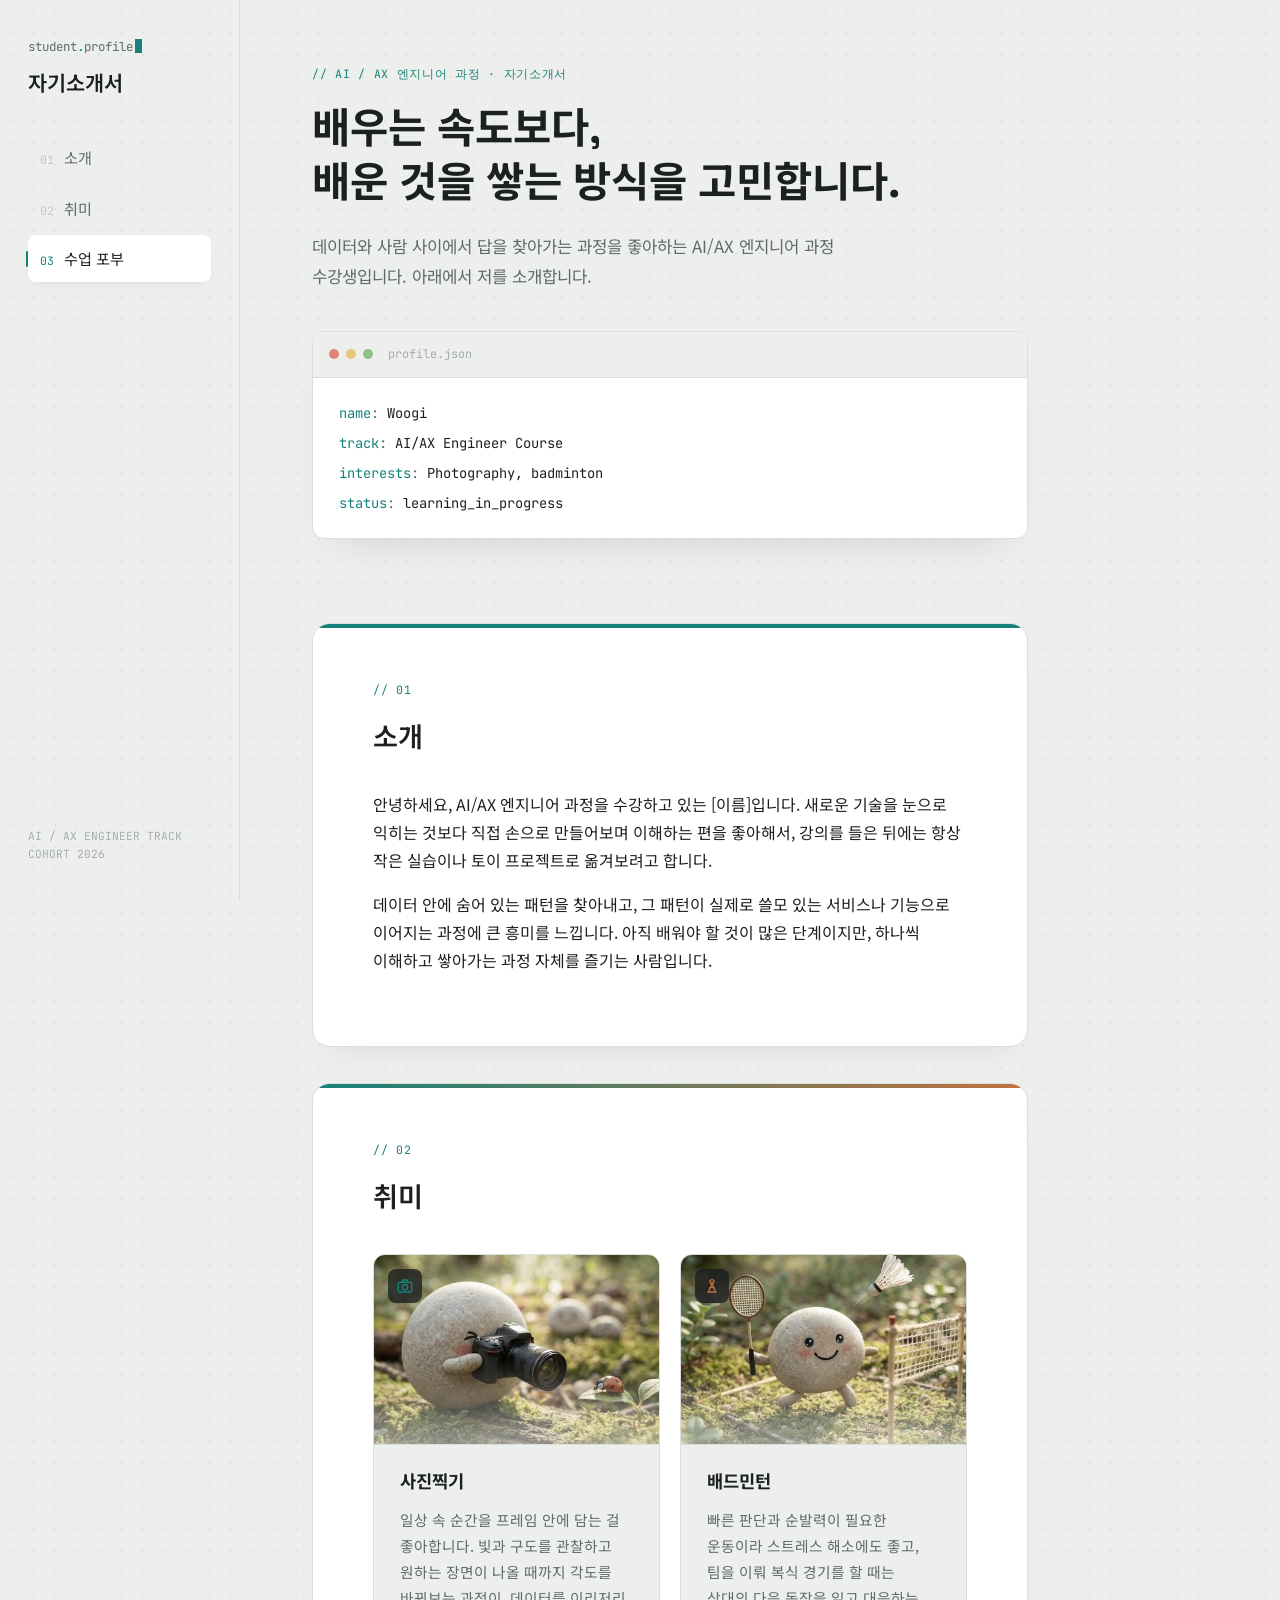
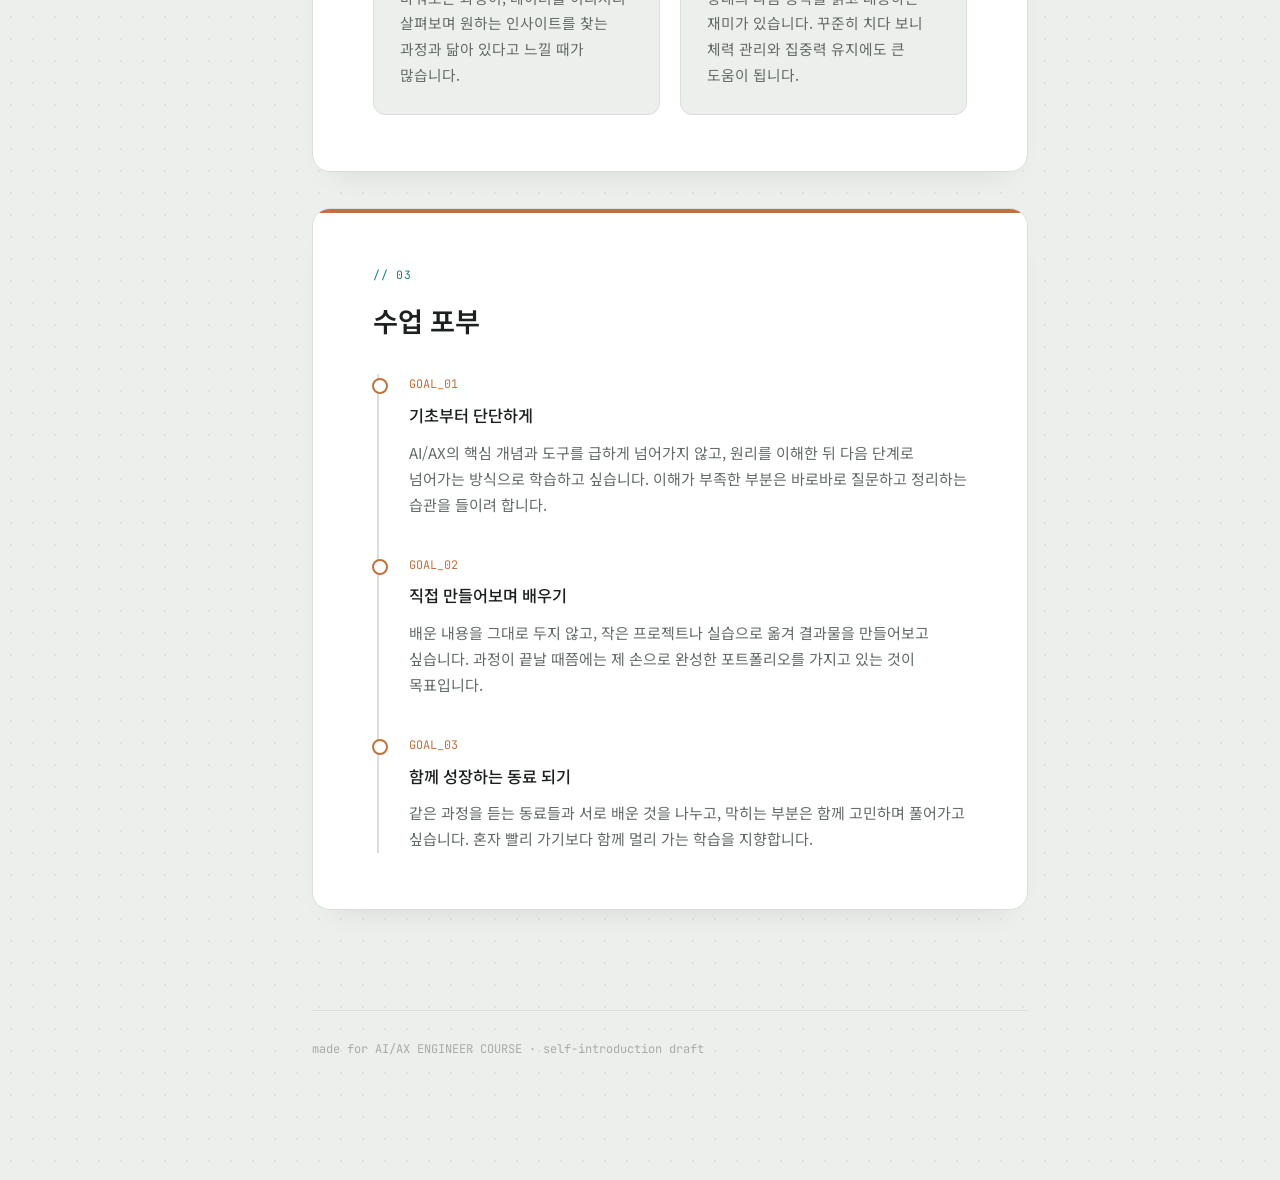
==== index.html @ 1a16e0ff "Add files via upload" ====
<!DOCTYPE html>
<html lang="ko">
<head>
<meta charset="UTF-8">
<meta name="viewport" content="width=device-width, initial-scale=1.0">
<title>자기소개서 · AI/AX 엔지니어 과정</title>
<link rel="preconnect" href="https://fonts.googleapis.com">
<link rel="preconnect" href="https://fonts.gstatic.com" crossorigin>
<link href="https://fonts.googleapis.com/css2?family=Space+Grotesk:wght@400;500;600;700&family=JetBrains+Mono:wght@400;500&family=Noto+Sans+KR:wght@300;400;500;600;700&display=swap" rel="stylesheet">
<style>
  :root{
    --bg: #EDEFEC;
    --surface: #FFFFFF;
    --surface-2: #A7ADA9;
    --line: #DBDFDA;
    --text: #1C211F;
    --text-muted: #626B67;
    --cyan: #16827A;
    --coral: #C1723F;
  }

  *{ box-sizing: border-box; }

  html{ scroll-behavior: smooth; }

  body{
    margin: 0;
    background:
      radial-gradient(circle, rgba(28,33,31,0.06) 1px, transparent 1px) 0 0/22px 22px,
      var(--bg);
    color: var(--text);
    font-family: 'Noto Sans KR', sans-serif;
    font-weight: 400;
    line-height: 1.75;
    word-break: keep-all;
    overflow-wrap: break-word;
  }

  h1,h2,h3, .mono{ font-family: 'Space Grotesk', 'Noto Sans KR', sans-serif; }

  .tag{
    font-family: 'JetBrains Mono', monospace;
    font-size: 0.72rem;
    letter-spacing: 0.06em;
    color: var(--cyan);
  }

  a{ color: inherit; }

  /* ---------- Layout ---------- */
  .shell{
    display: grid;
    grid-template-columns: 240px 1fr;
    min-height: 100vh;
  }

  /* ---------- Sidebar ---------- */
  .sidebar{
    position: sticky;
    top: 0;
    height: 100vh;
    border-right: 1px solid var(--line);
    padding: 36px 28px;
    display: flex;
    flex-direction: column;
    justify-content: space-between;
  }

  .sidebar-top .brand{
    font-family: 'JetBrains Mono', monospace;
    font-size: 0.78rem;
    color: var(--text-muted);
    margin-bottom: 4px;
  }

  .sidebar-top .brand span{ color: var(--cyan); }

  .sidebar-top .name{
    font-size: 1.3rem;
    font-weight: 600;
    margin: 6px 0 34px;
  }

  nav ul{
    list-style: none;
    margin: 0;
    padding: 0;
  }

  nav li{ margin-bottom: 4px; }

  nav a{
    display: flex;
    align-items: baseline;
    gap: 10px;
    text-decoration: none;
    padding: 10px 12px;
    border-radius: 8px;
    color: var(--text-muted);
    font-size: 0.95rem;
    position: relative;
    transition: color .18s ease, background .18s ease, box-shadow .18s ease;
  }

  nav a::before{
    content: "";
    position: absolute;
    left: -2px; top: 50%;
    width: 2px; height: 0;
    background: var(--cyan);
    border-radius: 2px;
    transform: translateY(-50%);
    transition: height .2s ease;
  }

  nav a .idx{
    font-family: 'JetBrains Mono', monospace;
    font-size: 0.72rem;
    color: var(--surface-2);
    opacity: 0.6;
  }

  nav a:hover, nav a.active{
    color: var(--text);
    background: var(--surface);
    box-shadow: 0 4px 12px -6px rgba(28,33,31,0.15);
  }

  nav a.active::before{ height: 16px; }

  nav a:hover .idx, nav a.active .idx{ color: var(--cyan); opacity: 1; }

  .cursor{
    display: inline-block;
    width: 7px;
    height: 14px;
    background: var(--cyan);
    margin-left: 2px;
    animation: blink 1.1s step-end infinite;
    vertical-align: -2px;
  }

  @keyframes blink{ 50%{ opacity: 0; } }

  .sidebar-bottom{
    font-family: 'JetBrains Mono', monospace;
    font-size: 0.7rem;
    color: var(--surface-2);
    line-height: 1.6;
  }

  /* ---------- Main ---------- */
  main{ padding: 64px 72px 120px; max-width: 860px; }

  header.hero{ margin-bottom: 84px; }

  header.hero .tag{ display: block; margin-bottom: 18px; }

  header.hero h1{
    font-size: 2.6rem;
    font-weight: 700;
    line-height: 1.3;
    margin: 0 0 22px;
  }

  header.hero p.lede{
    color: var(--text-muted);
    font-size: 1.05rem;
    max-width: 560px;
    margin: 0;
  }

  /* config-style profile card, styled as a terminal window */
  .profile-card{
    margin-top: 40px;
    background: var(--surface);
    border: 1px solid var(--line);
    border-radius: 12px;
    overflow: hidden;
    box-shadow: 0 20px 40px -28px rgba(28,33,31,0.22);
    font-family: 'JetBrains Mono', monospace;
    font-size: 0.86rem;
    color: var(--text-muted);
  }

  .profile-card .titlebar{
    display: flex;
    align-items: center;
    gap: 7px;
    padding: 12px 16px;
    background: var(--bg);
    border-bottom: 1px solid var(--line);
  }

  .profile-card .titlebar .dot{
    width: 10px; height: 10px;
    border-radius: 50%;
    background: var(--line);
    flex: none;
  }

  .profile-card .titlebar .dot:nth-child(1){ background: #E0857A; }
  .profile-card .titlebar .dot:nth-child(2){ background: #E8C77A; }
  .profile-card .titlebar .dot:nth-child(3){ background: #8FBF8A; }

  .profile-card .titlebar .filename{
    margin-left: 8px;
    font-size: 0.74rem;
    color: var(--surface-2);
    white-space: nowrap;
    word-break: normal;
    overflow-wrap: normal;
  }

  .profile-card .body{ padding: 20px 26px; }

  .profile-card .k{ color: var(--cyan); }
  .profile-card .v{ color: var(--text); }
  .profile-card .body div{ padding: 3px 0; }

  section{
    position: relative;
    background: var(--surface);
    border: 1px solid var(--line);
    border-radius: 18px;
    padding: 56px 60px;
    margin-bottom: 36px;
    box-shadow: 0 16px 32px -24px rgba(28,33,31,0.18);
    scroll-margin-top: 32px;
    overflow: hidden;
  }

  section::before{
    content: "";
    position: absolute;
    top: 0; left: 0; right: 0;
    height: 4px;
    background: linear-gradient(90deg, var(--accent1, var(--cyan)), var(--accent2, var(--coral)));
  }

  section#intro{ --accent1: var(--cyan); --accent2: var(--cyan); }
  section#hobby{ --accent1: var(--cyan); --accent2: var(--coral); }
  section#goal{ --accent1: var(--coral); --accent2: var(--coral); }

  section .tag{ display: block; margin-bottom: 14px; }

  section h2{
    font-size: 1.7rem;
    font-weight: 600;
    margin: 0 0 28px;
  }

  section p{
    max-width: 640px;
    color: var(--text);
  }

  section p + p{ margin-top: 16px; }

  /* 취미 cards */
  .hobby-grid{
    display: grid;
    grid-template-columns: 1fr 1fr;
    gap: 20px;
    margin-top: 32px;
  }

  .hobby-card{
    background: var(--bg);
    border: 1px solid var(--line);
    border-radius: 12px;
    padding: 0;
    position: relative;
    overflow: hidden;
    transition: transform .25s ease, box-shadow .25s ease;
  }

  .hobby-card:hover{
    transform: translateY(-4px);
    box-shadow: 0 18px 30px -20px rgba(28,33,31,0.3);
  }

  .hobby-card.photo{ --accent: var(--cyan); }
  .hobby-card.badminton{ --accent: var(--coral); }

  .hobby-media{
    position: relative;
    height: 190px;
    overflow: hidden;
    border-bottom: 1px solid var(--line);
  }

  .hobby-media img{
    width: 100%;
    height: 100%;
    object-fit: cover;
    display: block;
    filter: saturate(0.92);
    transition: transform .5s ease;
  }

  .hobby-card:hover .hobby-media img{ transform: scale(1.04); }

  .hobby-media::after{
    content: "";
    position: absolute;
    inset: 0;
    background: linear-gradient(180deg, transparent 55%, var(--bg) 100%);
    opacity: 0.55;
  }

  .hobby-card .icon-badge{
    position: absolute;
    top: 14px; left: 14px;
    width: 34px; height: 34px;
    border-radius: 8px;
    background: rgba(20,23,28,0.72);
    backdrop-filter: blur(2px);
    display: flex;
    align-items: center;
    justify-content: center;
    z-index: 2;
  }

  .hobby-card .icon-badge svg{ width: 18px; height: 18px; }

  .hobby-body{ padding: 22px 26px 26px; }

  .hobby-card h3{
    font-size: 1.1rem;
    margin: 0 0 10px;
  }

  .hobby-card p{
    font-size: 0.92rem;
    color: var(--text-muted);
    margin: 0;
  }

  /* 수업 포부 - log list */
  .log-list{
    position: relative;
    margin-top: 12px;
    margin-left: 4px;
    padding-left: 30px;
    border-left: 2px solid var(--line);
    display: flex;
    flex-direction: column;
    gap: 36px;
    max-width: 610px;
  }

  .log-item{ position: relative; }

  .log-item::before{
    content: "";
    position: absolute;
    left: -37px;
    top: 4px;
    width: 12px;
    height: 12px;
    border-radius: 50%;
    background: var(--surface);
    border: 2px solid var(--coral);
  }

  .log-item .stamp{
    display: block;
    font-family: 'JetBrains Mono', monospace;
    font-size: 0.74rem;
    color: var(--coral);
    margin-bottom: 8px;
  }

  .log-item h3{
    font-size: 1.02rem;
    margin: 0 0 8px;
    font-weight: 500;
  }

  .log-item p{
    font-size: 0.94rem;
    color: var(--text-muted);
    margin: 0;
  }

  footer{
    margin-top: 100px;
    padding-top: 28px;
    border-top: 1px solid var(--line);
    font-family: 'JetBrains Mono', monospace;
    font-size: 0.75rem;
    color: var(--surface-2);
  }

  /* fade-in on scroll */
  .fade{
    opacity: 0;
    transform: translateY(14px);
    transition: opacity .6s ease, transform .6s ease;
  }
  .fade.in{ opacity: 1; transform: translateY(0); }

  @media (max-width: 860px){
    .shell{ grid-template-columns: 1fr; }
    .sidebar{
      position: relative;
      height: auto;
      flex-direction: row;
      align-items: center;
      justify-content: space-between;
      padding: 18px 20px;
      border-right: none;
      border-bottom: 1px solid var(--line);
    }
    .sidebar-bottom{ display: none; }
    nav ul{ display: flex; gap: 4px; }
    .sidebar-top .name{ display:none; }
    main{ padding: 40px 24px 90px; }
    section{ padding: 34px 26px; border-radius: 14px; }
    .hobby-grid{ grid-template-columns: 1fr; }
    .log-list{ padding-left: 22px; }
    .log-item::before{ left: -29px; }
  }

  @media (prefers-reduced-motion: reduce){
    html{ scroll-behavior: auto; }
    .fade{ opacity: 1; transform: none; transition: none; }
    .cursor{ animation: none; }
  }
</style>
</head>
<body>

<div class="shell">

  <aside class="sidebar">
    <div class="sidebar-top">
      <div class="brand">student<span>.</span>profile<span class="cursor"></span></div>
      <div class="name">자기소개서</div>
      <nav>
        <ul>
          <li><a href="#intro" class="nav-link"><span class="idx">01</span>소개</a></li>
          <li><a href="#hobby" class="nav-link"><span class="idx">02</span>취미</a></li>
          <li><a href="#goal" class="nav-link"><span class="idx">03</span>수업 포부</a></li>
        </ul>
      </nav>
    </div>
    <div class="sidebar-bottom">
      AI / AX ENGINEER TRACK<br>
      COHORT 2026
    </div>
  </aside>

  <main>

    <header class="hero fade">
      <span class="tag">// AI / AX 엔지니어 과정 · 자기소개서</span>
      <h1>배우는 속도보다,<br>배운 것을 쌓는 방식을 고민합니다.</h1>
      <p class="lede">
        데이터와 사람 사이에서 답을 찾아가는 과정을 좋아하는 AI/AX 엔지니어 과정 수강생입니다.
        아래에서 저를 소개합니다.
      </p>

      <div class="profile-card">
        <div class="titlebar">
          <span class="dot"></span><span class="dot"></span><span class="dot"></span>
          <span class="filename">profile.json</span>
        </div>
        <div class="body">
          <div><span class="k">name</span>: <span class="v">Woogi</span></div>
          <div><span class="k">track</span>: <span class="v">AI/AX Engineer Course</span></div>
          <div><span class="k">interests</span>: <span class="v">Photography, badminton</span></div>
          <div><span class="k">status</span>: <span class="v">learning_in_progress</span></div>
        </div>
      </div>
    </header>

    <section id="intro" class="fade">
      <span class="tag">// 01</span>
      <h2>소개</h2>
      <p>
        안녕하세요, AI/AX 엔지니어 과정을 수강하고 있는 [이름]입니다.
        새로운 기술을 눈으로 익히는 것보다 직접 손으로 만들어보며 이해하는 편을 좋아해서,
        강의를 들은 뒤에는 항상 작은 실습이나 토이 프로젝트로 옮겨보려고 합니다.
      </p>
      <p>
        데이터 안에 숨어 있는 패턴을 찾아내고, 그 패턴이 실제로 쓸모 있는 서비스나 기능으로
        이어지는 과정에 큰 흥미를 느낍니다. 아직 배워야 할 것이 많은 단계이지만,
        하나씩 이해하고 쌓아가는 과정 자체를 즐기는 사람입니다.
      </p>
    </section>

    <section id="hobby" class="fade">
      <span class="tag">// 02</span>
      <h2>취미</h2>

      <div class="hobby-grid">
        <div class="hobby-card photo">
          <div class="hobby-media">
            <div class="icon-badge">
              <svg viewBox="0 0 24 24" fill="none" stroke="var(--cyan)" stroke-width="1.8">
                <rect x="3" y="7" width="18" height="13" rx="2"/>
                <path d="M8 7l1.5-3h5L16 7"/>
                <circle cx="12" cy="13.5" r="3.5"/>
              </svg>
            </div>
            <img src="images/happy2.jpg.png" alt="사진찍기 취미를 표현한 이미지">
          </div>
          <div class="hobby-body">
            <h3>사진찍기</h3>
            <p>
              일상 속 순간을 프레임 안에 담는 걸 좋아합니다. 빛과 구도를 관찰하고
              원하는 장면이 나올 때까지 각도를 바꿔보는 과정이, 데이터를 이리저리
              살펴보며 원하는 인사이트를 찾는 과정과 닮아 있다고 느낄 때가 많습니다.
            </p>
          </div>
        </div>

        <div class="hobby-card badminton">
          <div class="hobby-media">
            <div class="icon-badge">
              <svg viewBox="0 0 24 24" fill="none" stroke="var(--coral)" stroke-width="1.8">
                <circle cx="12" cy="6" r="2.6"/>
                <path d="M12 8.6l-5 11.4h10z"/>
                <path d="M9 14h6"/>
              </svg>
            </div>
            <img src="images/happy1.jpg.png" alt="배드민턴 취미를 표현한 이미지">
          </div>
          <div class="hobby-body">
            <h3>배드민턴</h3>
            <p>
              빠른 판단과 순발력이 필요한 운동이라 스트레스 해소에도 좋고,
              팀을 이뤄 복식 경기를 할 때는 상대의 다음 동작을 읽고 대응하는 재미가
              있습니다. 꾸준히 치다 보니 체력 관리와 집중력 유지에도 큰 도움이 됩니다.
            </p>
          </div>
        </div>
      </div>
    </section>

    <section id="goal" class="fade">
      <span class="tag">// 03</span>
      <h2>수업 포부</h2>

      <div class="log-list">
        <div class="log-item">
          <div class="stamp">GOAL_01</div>
          <div>
            <h3>기초부터 단단하게</h3>
            <p>
              AI/AX의 핵심 개념과 도구를 급하게 넘어가지 않고, 원리를 이해한 뒤
              다음 단계로 넘어가는 방식으로 학습하고 싶습니다. 이해가 부족한 부분은
              바로바로 질문하고 정리하는 습관을 들이려 합니다.
            </p>
          </div>
        </div>

        <div class="log-item">
          <div class="stamp">GOAL_02</div>
          <div>
            <h3>직접 만들어보며 배우기</h3>
            <p>
              배운 내용을 그대로 두지 않고, 작은 프로젝트나 실습으로 옮겨 결과물을
              만들어보고 싶습니다. 과정이 끝날 때쯤에는 제 손으로 완성한 포트폴리오를
              가지고 있는 것이 목표입니다.
            </p>
          </div>
        </div>

        <div class="log-item">
          <div class="stamp">GOAL_03</div>
          <div>
            <h3>함께 성장하는 동료 되기</h3>
            <p>
              같은 과정을 듣는 동료들과 서로 배운 것을 나누고, 막히는 부분은 함께
              고민하며 풀어가고 싶습니다. 혼자 빨리 가기보다 함께 멀리 가는 학습을
              지향합니다.
            </p>
          </div>
        </div>
      </div>
    </section>

    <footer>
      made for AI/AX ENGINEER COURSE · self-introduction draft
    </footer>

  </main>

</div>

<script>
  // 스크롤에 따른 사이드바 active 상태 + 섹션 fade-in
  const links = document.querySelectorAll('.nav-link');
  const sections = document.querySelectorAll('section[id]');

  const setActive = (id) => {
    links.forEach(l => l.classList.toggle('active', l.getAttribute('href') === '#' + id));
  };

  const io = new IntersectionObserver((entries) => {
    entries.forEach(entry => {
      if (entry.isIntersecting) {
        setActive(entry.target.id);
      }
    });
  }, { rootMargin: '-40% 0px -50% 0px', threshold: 0 });

  sections.forEach(s => io.observe(s));

  const fadeEls = document.querySelectorAll('.fade');
  const fadeIo = new IntersectionObserver((entries) => {
    entries.forEach(entry => {
      if (entry.isIntersecting) {
        entry.target.classList.add('in');
        fadeIo.unobserve(entry.target);
      }
    });
  }, { threshold: 0.15 });

  fadeEls.forEach(el => fadeIo.observe(el));

  setActive('intro');
</script>

</body>
</html>
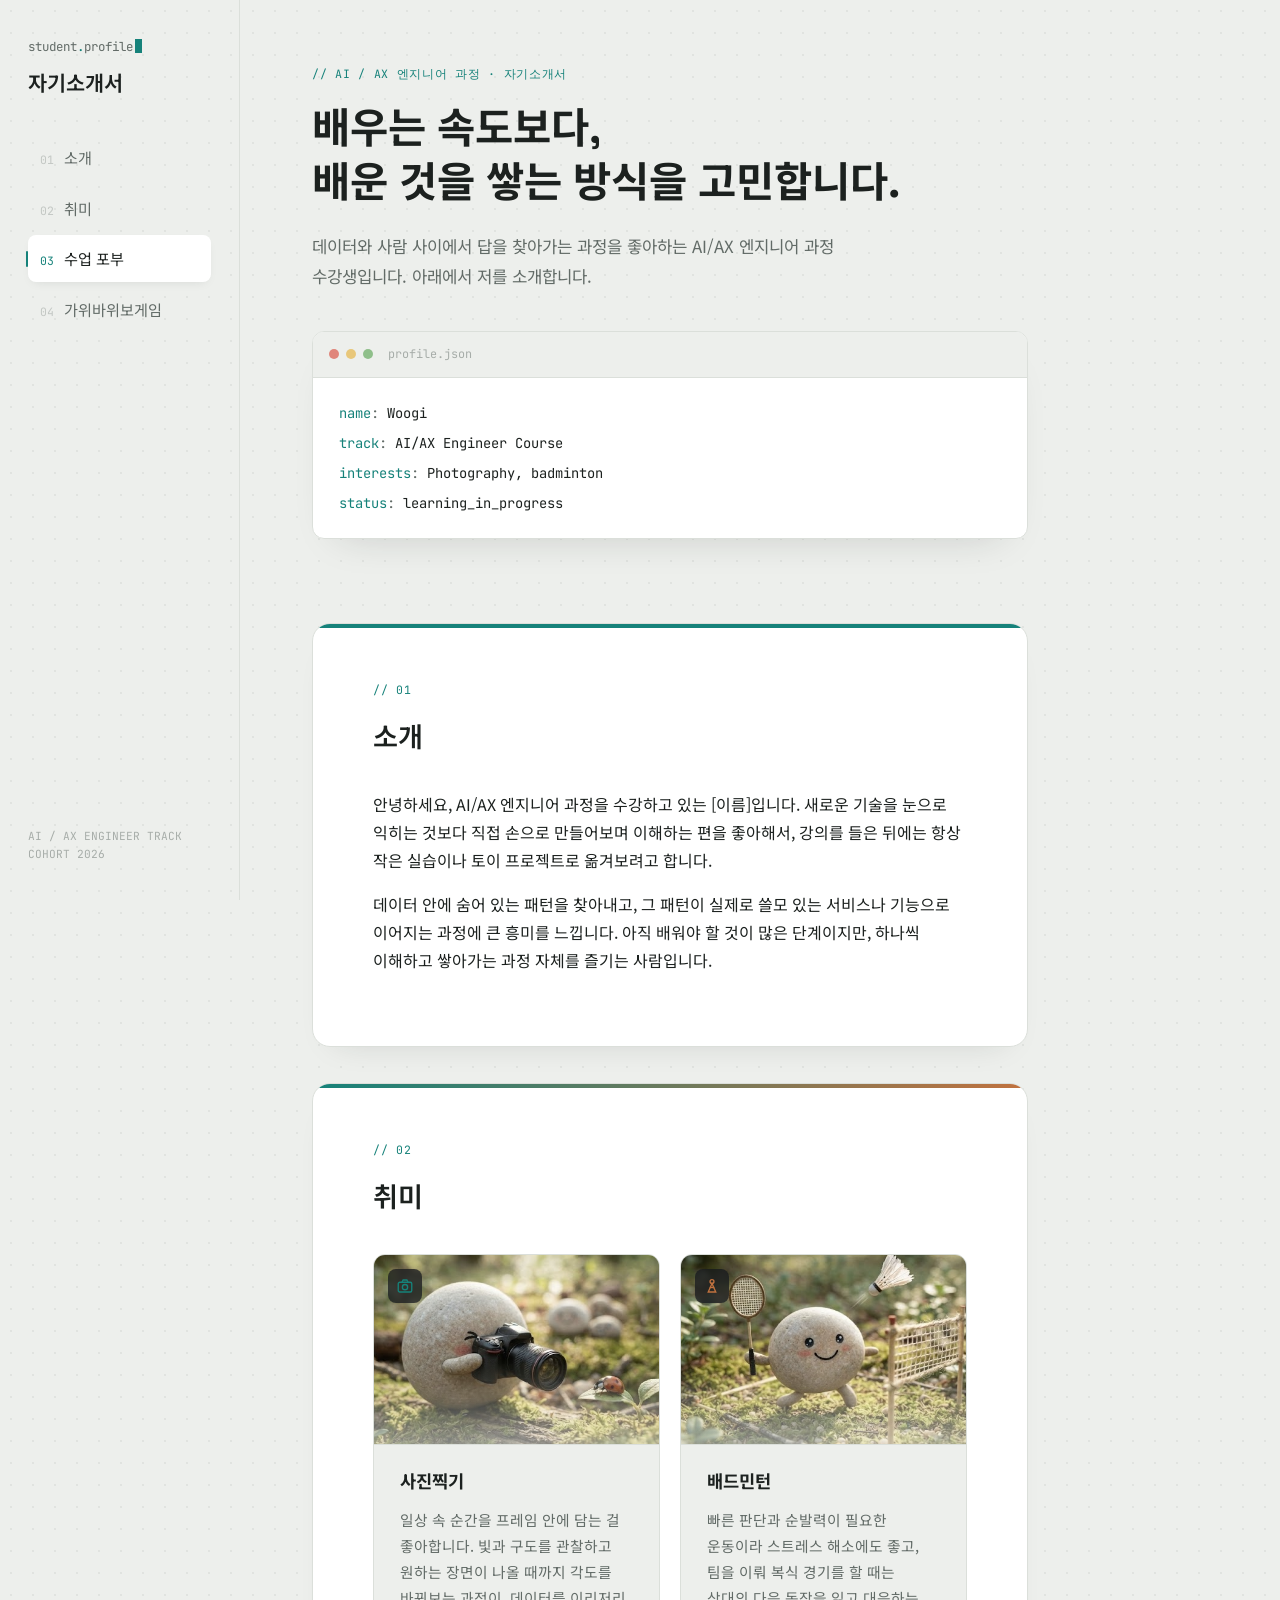
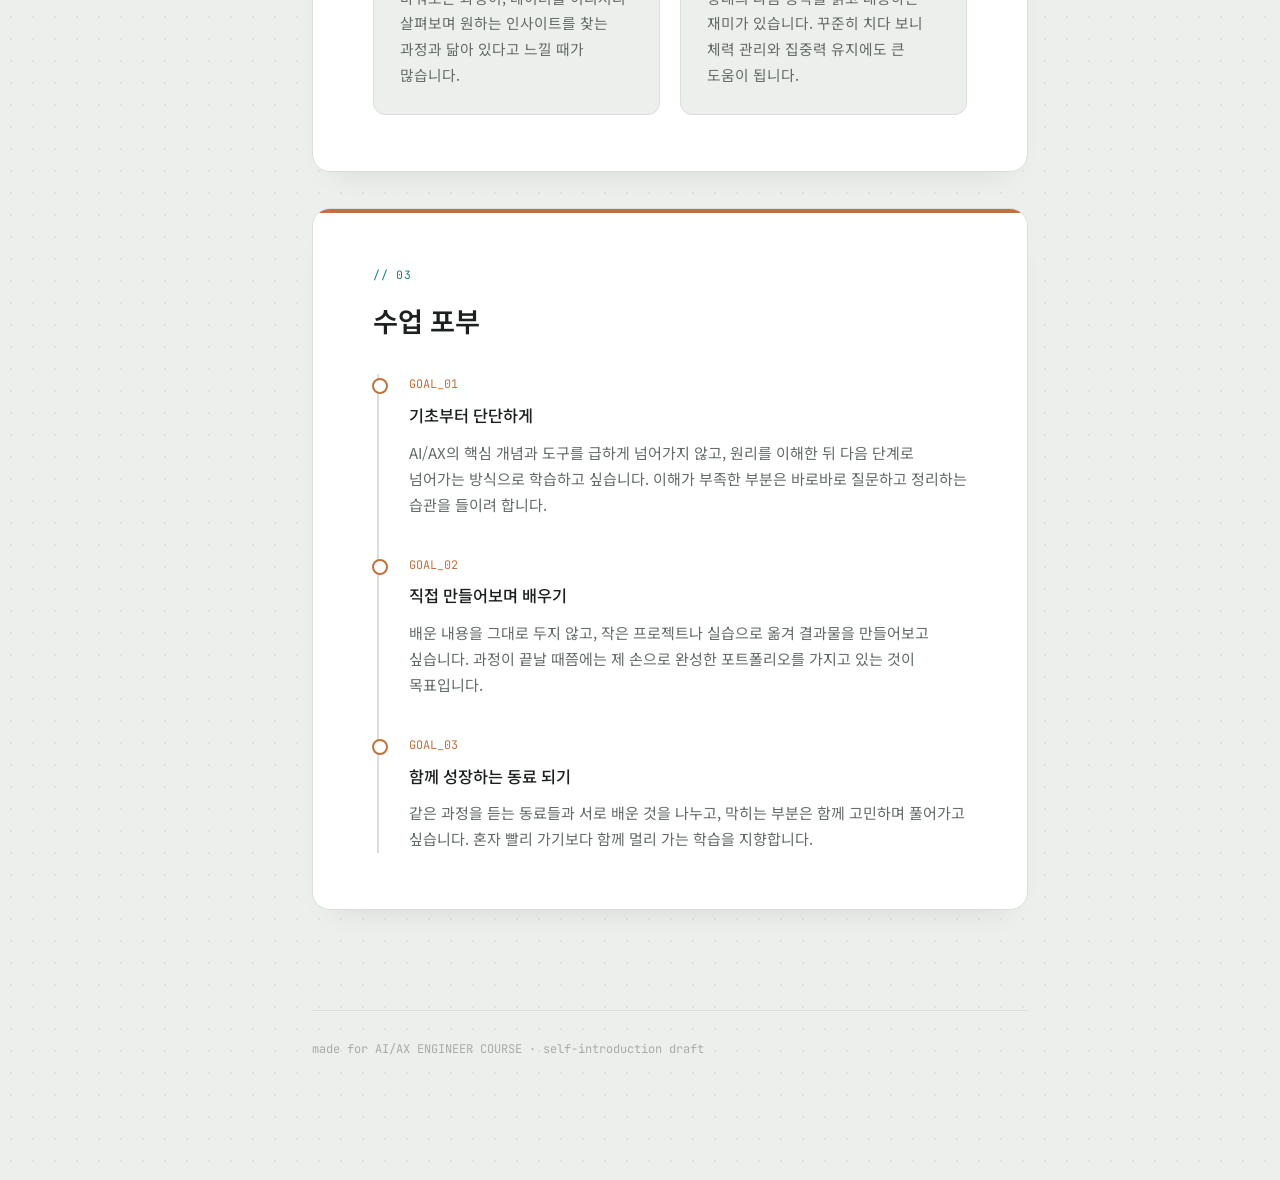
==== commit c091f807: "Add files via upload" ====
--- a/index.html
+++ b/index.html
@@ -443,6 +443,7 @@
           <li><a href="#intro" class="nav-link"><span class="idx">01</span>소개</a></li>
           <li><a href="#hobby" class="nav-link"><span class="idx">02</span>취미</a></li>
           <li><a href="#goal" class="nav-link"><span class="idx">03</span>수업 포부</a></li>
+          <li><a href="./rock-paper-scissors-game" class="nav-link"><span class="idx">04</span>가위바위보게임</a></li>
         </ul>
       </nav>
     </div>
